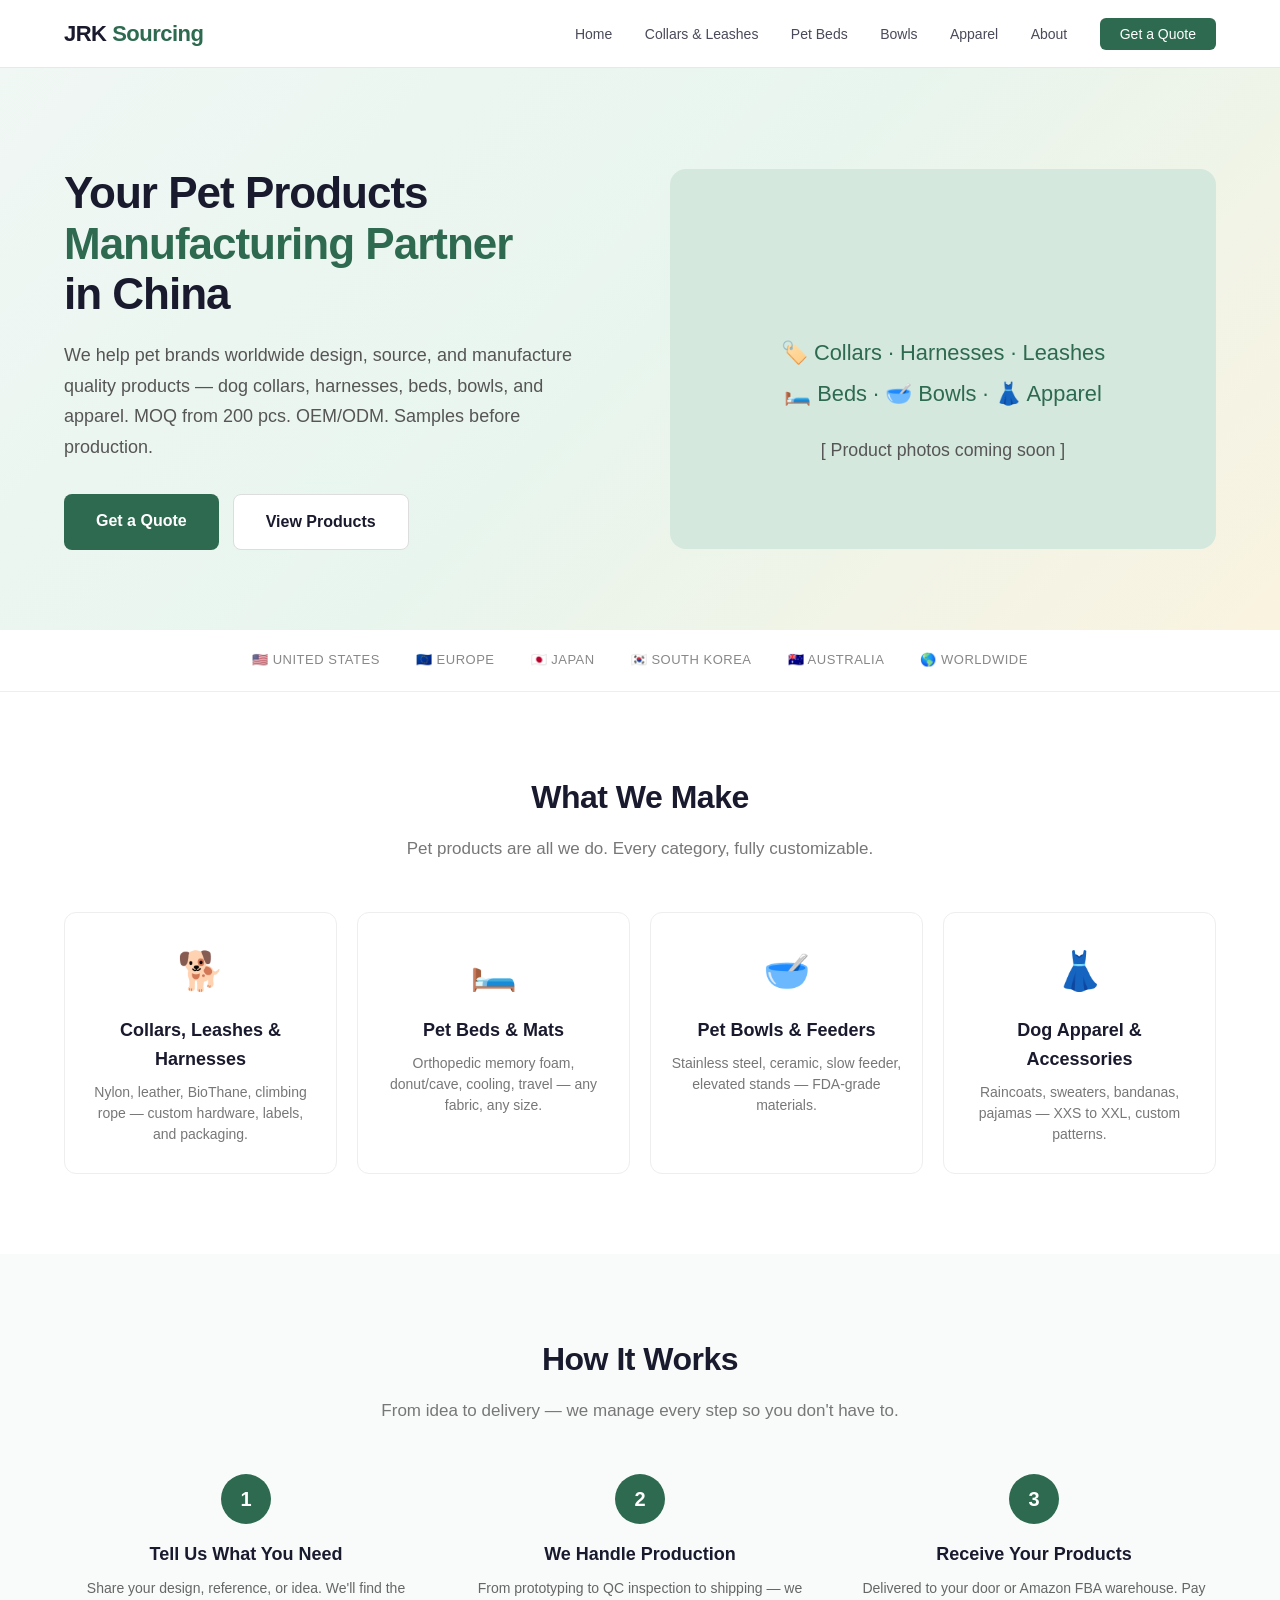
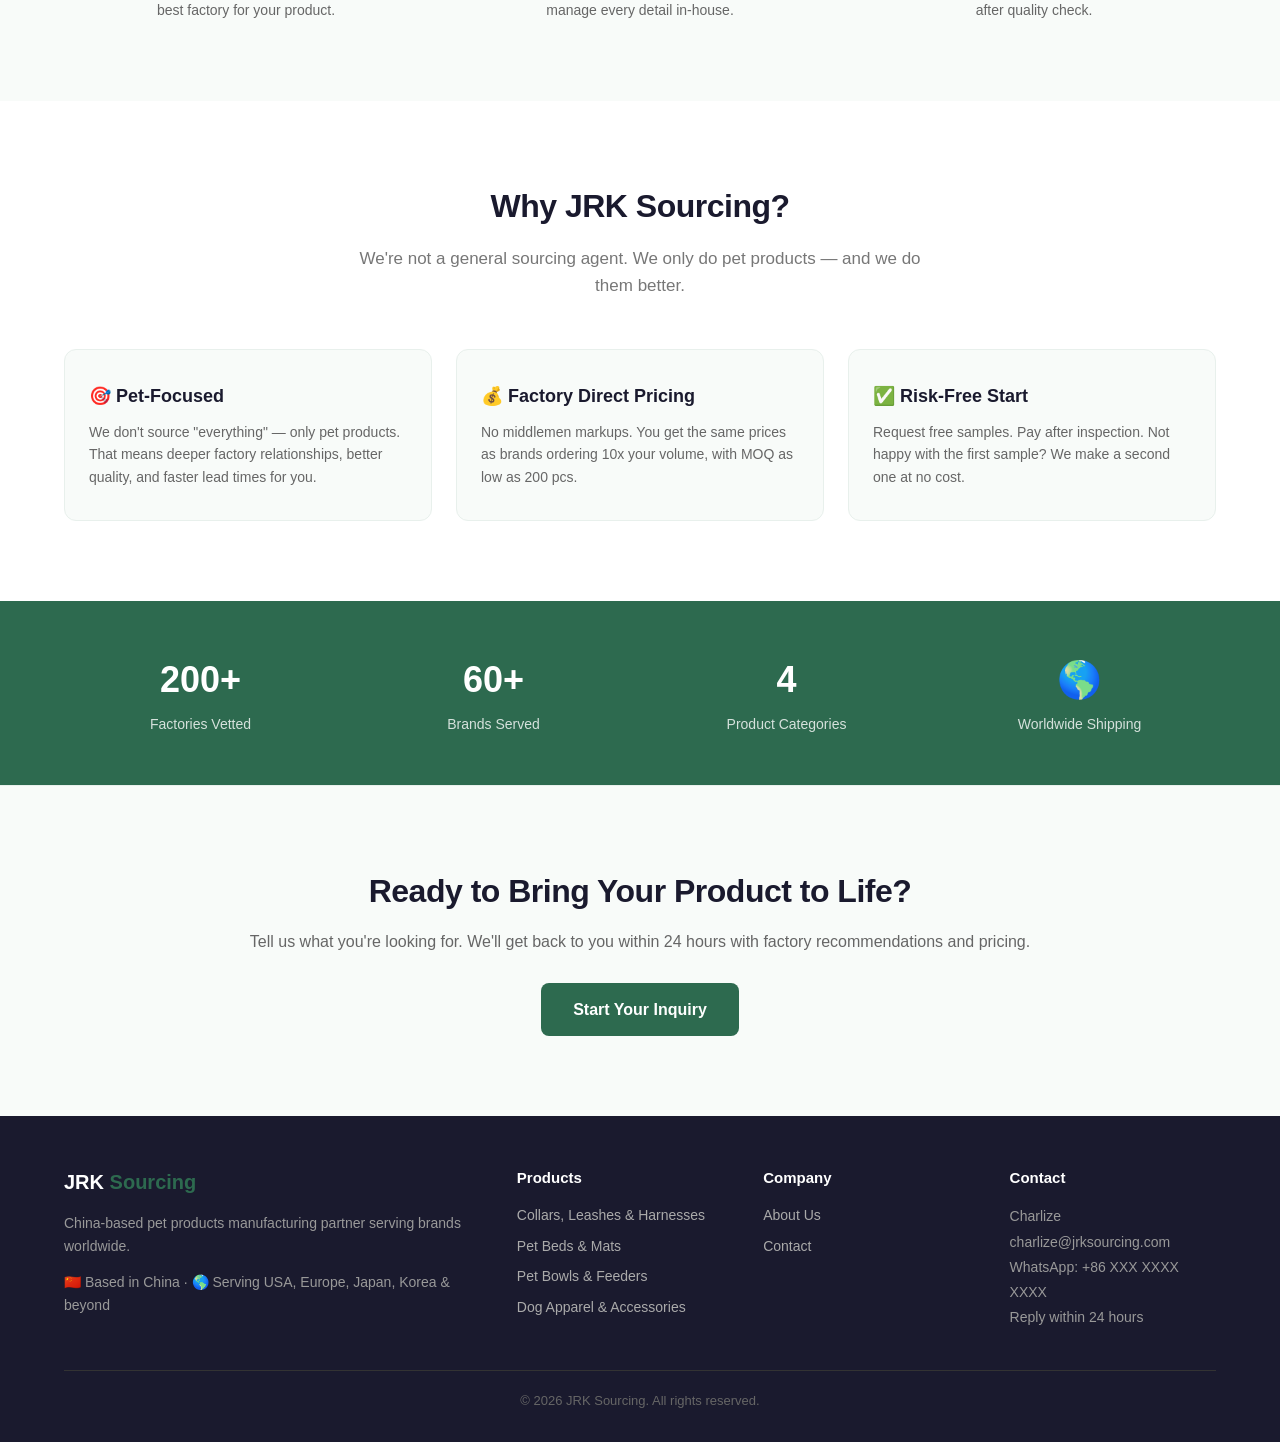
==== index.html @ 1a0a6eec "Initial commit - JRK Sourcing website" ====
<!DOCTYPE html>
<html lang="en">
<head>
    <meta charset="UTF-8">
    <meta name="viewport" content="width=device-width, initial-scale=1.0">
    <title>JRK Sourcing — Pet Products Manufacturing Partner in China</title>
    <meta name="description" content="JRK Sourcing helps pet brands worldwide manufacture quality products — dog collars, harnesses, leashes, pet beds, bowls, and apparel. MOQ from 200 pcs. OEM/ODM.">
    <style>
        /* ===== RESET & BASE ===== */
        *, *::before, *::after { box-sizing: border-box; margin: 0; padding: 0; }
        html { scroll-behavior: smooth; }
        body {
            font-family: -apple-system, BlinkMacSystemFont, 'Segoe UI', Roboto, Oxygen, Ubuntu, sans-serif;
            color: #1a1a2e; background: #fff; line-height: 1.6;
        }
        a { color: #2d6a4f; text-decoration: none; }
        a:hover { color: #1b4332; }
        img { max-width: 100%; height: auto; }
        .container { max-width: 1200px; margin: 0 auto; padding: 0 24px; }

        /* ===== NAV ===== */
        nav {
            position: sticky; top: 0; z-index: 100;
            background: #fff; border-bottom: 1px solid #e8e8e8;
            padding: 16px 0;
        }
        nav .container { display: flex; justify-content: space-between; align-items: center; }
        .logo { font-size: 22px; font-weight: 700; color: #1a1a2e; letter-spacing: -0.5px; }
        .logo span { color: #2d6a4f; }
        .nav-links a {
            margin-left: 28px; font-size: 14px; font-weight: 500;
            color: #4a4a5a; transition: color 0.2s;
        }
        .nav-links a:hover { color: #2d6a4f; }
        .nav-cta {
            background: #2d6a4f; color: #fff !important;
            padding: 8px 20px; border-radius: 6px; font-weight: 600;
        }
        .nav-cta:hover { background: #1b4332; color: #fff !important; }
        .hamburger { display: none; flex-direction: column; cursor: pointer; gap: 5px; }
        .hamburger span { width: 26px; height: 2.5px; background: #1a1a2e; border-radius: 2px; }

        /* ===== HERO ===== */
        .hero {
            padding: 100px 0 80px;
            background: linear-gradient(135deg, #f0f7f4 0%, #e8f5ee 50%, #faf3e0 100%);
        }
        .hero .container { display: grid; grid-template-columns: 1fr 1fr; gap: 60px; align-items: center; }
        .hero h1 {
            font-size: 44px; line-height: 1.15; font-weight: 800;
            letter-spacing: -1px; margin-bottom: 20px;
        }
        .hero h1 span { color: #2d6a4f; }
        .hero p {
            font-size: 18px; color: #555; margin-bottom: 32px;
            max-width: 520px; line-height: 1.7;
        }
        .hero-buttons { display: flex; gap: 14px; flex-wrap: wrap; }
        .btn-primary {
            display: inline-block; background: #2d6a4f; color: #fff;
            padding: 14px 32px; border-radius: 8px; font-weight: 600; font-size: 16px;
            transition: all 0.2s;
        }
        .btn-primary:hover { background: #1b4332; color: #fff; transform: translateY(-1px); }
        .btn-secondary {
            display: inline-block; background: #fff; color: #1a1a2e;
            padding: 14px 32px; border-radius: 8px; font-weight: 600; font-size: 16px;
            border: 1.5px solid #ddd; transition: all 0.2s;
        }
        .btn-secondary:hover { border-color: #2d6a4f; color: #2d6a4f; }
        .hero-image {
            background: #e0eee6; border-radius: 16px;
            height: 380px; display: flex; align-items: center; justify-content: center;
            color: #2d6a4f; font-size: 18px; text-align: center;
            background-image: url('data:image/svg+xml,<svg xmlns="http://www.w3.org/2000/svg" viewBox="0 0 400 300"><rect width="400" height="300" fill="%23d5e8de"/><text x="200" y="140" text-anchor="middle" fill="%232d6a4f" font-family="sans-serif" font-size="16">🏷️ Collars · Harnesses · Leashes</text><text x="200" y="170" text-anchor="middle" fill="%232d6a4f" font-family="sans-serif" font-size="16">🛏️ Beds · 🥣 Bowls · 👗 Apparel</text><text x="200" y="210" text-anchor="middle" fill="%23555" font-family="sans-serif" font-size="13">[ Product photos coming soon ]</text></svg>');
            background-size: cover;
        }

        /* ===== TRUST BAR ===== */
        .trust-bar {
            text-align: center; padding: 20px 0;
            border-bottom: 1px solid #eee; font-size: 13px; color: #888;
            letter-spacing: 0.5px; text-transform: uppercase;
        }
        .trust-bar span { display: inline-block; margin: 0 16px; }

        /* ===== SECTIONS ===== */
        section { padding: 80px 0; }
        .section-title {
            font-size: 32px; font-weight: 700; text-align: center;
            margin-bottom: 12px; letter-spacing: -0.5px;
        }
        .section-sub {
            text-align: center; color: #777; font-size: 17px;
            margin-bottom: 50px; max-width: 600px; margin-left: auto; margin-right: auto;
        }

        /* ===== PRODUCTS GRID ===== */
        .products-grid { display: grid; grid-template-columns: repeat(4, 1fr); gap: 20px; }
        .product-card {
            border: 1px solid #eee; border-radius: 12px; padding: 28px 20px;
            text-align: center; transition: all 0.25s;
        }
        .product-card:hover { border-color: #2d6a4f; box-shadow: 0 4px 20px rgba(45,106,79,0.08); transform: translateY(-2px); }
        .product-icon { font-size: 38px; margin-bottom: 14px; display: block; }
        .product-card h3 { font-size: 18px; margin-bottom: 8px; }
        .product-card p { font-size: 14px; color: #777; line-height: 1.5; }

        /* ===== HOW IT WORKS ===== */
        .steps { display: grid; grid-template-columns: repeat(3, 1fr); gap: 30px; counter-reset: step; }
        .step { text-align: center; padding: 0 10px; }
        .step-num {
            width: 50px; height: 50px; border-radius: 50%; background: #2d6a4f; color: #fff;
            display: flex; align-items: center; justify-content: center;
            font-size: 20px; font-weight: 700; margin: 0 auto 16px;
        }
        .step h3 { font-size: 18px; margin-bottom: 8px; }
        .step p { font-size: 14px; color: #666; line-height: 1.6; }

        /* ===== WHY JRK ===== */
        .why-grid { display: grid; grid-template-columns: repeat(3, 1fr); gap: 24px; }
        .why-card {
            background: #f8fbf9; border-radius: 12px; padding: 32px 24px;
            border: 1px solid #e8f0ec;
        }
        .why-card h3 { font-size: 18px; margin-bottom: 10px; }
        .why-card p { font-size: 14px; color: #666; line-height: 1.6; }

        /* ===== STATS ===== */
        .stats-bar {
            background: #2d6a4f; color: #fff; padding: 50px 0;
            text-align: center;
        }
        .stats-grid { display: grid; grid-template-columns: repeat(4, 1fr); gap: 20px; }
        .stat-num { font-size: 36px; font-weight: 800; margin-bottom: 4px; }
        .stat-label { font-size: 14px; opacity: 0.8; }

        /* ===== CTA ===== */
        .cta-section {
            text-align: center; background: #f8fbf9;
            border-top: 1px solid #e8f0ec;
        }
        .cta-section h2 { margin-bottom: 12px; }
        .cta-section p { color: #666; margin-bottom: 28px; }

        /* ===== FOOTER ===== */
        footer {
            background: #1a1a2e; color: #ccc; padding: 50px 0 30px;
            font-size: 14px;
        }
        .footer-grid { display: grid; grid-template-columns: 2fr 1fr 1fr 1fr; gap: 40px; }
        footer h4 { color: #fff; font-size: 15px; margin-bottom: 14px; }
        footer a { color: #aaa; display: block; margin-bottom: 8px; }
        footer a:hover { color: #fff; }
        .footer-brand p { margin-bottom: 14px; line-height: 1.6; color: #999; }
        .footer-bottom { border-top: 1px solid #333; margin-top: 40px; padding-top: 20px; text-align: center; font-size: 13px; color: #666; }

        /* ===== RESPONSIVE ===== */
        @media (max-width: 900px) {
            .hero .container { grid-template-columns: 1fr; text-align: center; }
            .hero h1 { font-size: 34px; }
            .hero p { margin-left: auto; margin-right: auto; }
            .hero-buttons { justify-content: center; }
            .hero-image { height: 260px; }
            .products-grid { grid-template-columns: repeat(2, 1fr); }
            .why-grid { grid-template-columns: 1fr; }
            .steps { grid-template-columns: 1fr; max-width: 400px; margin: 0 auto; }
            .stats-grid { grid-template-columns: repeat(2, 1fr); gap: 30px; }
            .footer-grid { grid-template-columns: 1fr 1fr; }
            .nav-links a:not(.nav-cta) { display: none; }
            .hamburger { display: flex; }
        }
        @media (max-width: 600px) {
            .products-grid { grid-template-columns: 1fr; }
            .footer-grid { grid-template-columns: 1fr; }
        }
    </style>
</head>
<body>

<!-- ===== NAV ===== -->
<nav>
    <div class="container">
        <a href="/" class="logo">JRK <span>Sourcing</span></a>
        <div class="nav-links">
            <a href="/">Home</a>
            <a href="/products/harnesses-leashes-collars">Collars &amp; Leashes</a>
            <a href="/products/pet-beds">Pet Beds</a>
            <a href="/products/pet-bowls-feeders">Bowls</a>
            <a href="/products/dog-apparel">Apparel</a>
            <a href="/about">About</a>
            <a href="/contact" class="nav-cta">Get a Quote</a>
        </div>
        <div class="hamburger"><span></span><span></span><span></span></div>
    </div>
</nav>

<!-- ===== HERO ===== -->
<section class="hero">
    <div class="container">
        <div>
            <h1>Your Pet Products<br><span>Manufacturing Partner</span><br>in China</h1>
            <p>We help pet brands worldwide design, source, and manufacture quality products — dog collars, harnesses, beds, bowls, and apparel. MOQ from 200 pcs. OEM/ODM. Samples before production.</p>
            <div class="hero-buttons">
                <a href="/contact" class="btn-primary">Get a Quote</a>
                <a href="/products/harnesses-leashes-collars" class="btn-secondary">View Products</a>
            </div>
        </div>
        <div class="hero-image"></div>
    </div>
</section>

<!-- ===== TRUST BAR ===== -->
<div class="trust-bar">
    <div class="container">
        <span>🇺🇸 United States</span> <span>🇪🇺 Europe</span> <span>🇯🇵 Japan</span>
        <span>🇰🇷 South Korea</span> <span>🇦🇺 Australia</span> <span>🌎 Worldwide</span>
    </div>
</div>

<!-- ===== PRODUCTS ===== -->
<section id="products">
    <div class="container">
        <h2 class="section-title">What We Make</h2>
        <p class="section-sub">Pet products are all we do. Every category, fully customizable.</p>
        <div class="products-grid">
            <a href="/products/harnesses-leashes-collars" class="product-card" style="display:block;color:inherit;">
                <span class="product-icon">🐕</span>
                <h3>Collars, Leashes &amp; Harnesses</h3>
                <p>Nylon, leather, BioThane, climbing rope — custom hardware, labels, and packaging.</p>
            </a>
            <a href="/products/pet-beds" class="product-card" style="display:block;color:inherit;">
                <span class="product-icon">🛏️</span>
                <h3>Pet Beds &amp; Mats</h3>
                <p>Orthopedic memory foam, donut/cave, cooling, travel — any fabric, any size.</p>
            </a>
            <a href="/products/pet-bowls-feeders" class="product-card" style="display:block;color:inherit;">
                <span class="product-icon">🥣</span>
                <h3>Pet Bowls &amp; Feeders</h3>
                <p>Stainless steel, ceramic, slow feeder, elevated stands — FDA-grade materials.</p>
            </a>
            <a href="/products/dog-apparel" class="product-card" style="display:block;color:inherit;">
                <span class="product-icon">👗</span>
                <h3>Dog Apparel &amp; Accessories</h3>
                <p>Raincoats, sweaters, bandanas, pajamas — XXS to XXL, custom patterns.</p>
            </a>
        </div>
    </div>
</section>

<!-- ===== HOW IT WORKS ===== -->
<section style="background:#f8fbf9;">
    <div class="container">
        <h2 class="section-title">How It Works</h2>
        <p class="section-sub">From idea to delivery — we manage every step so you don't have to.</p>
        <div class="steps">
            <div class="step">
                <div class="step-num">1</div>
                <h3>Tell Us What You Need</h3>
                <p>Share your design, reference, or idea. We'll find the best factory for your product.</p>
            </div>
            <div class="step">
                <div class="step-num">2</div>
                <h3>We Handle Production</h3>
                <p>From prototyping to QC inspection to shipping — we manage every detail in-house.</p>
            </div>
            <div class="step">
                <div class="step-num">3</div>
                <h3>Receive Your Products</h3>
                <p>Delivered to your door or Amazon FBA warehouse. Pay after quality check.</p>
            </div>
        </div>
    </div>
</section>

<!-- ===== WHY JRK ===== -->
<section>
    <div class="container">
        <h2 class="section-title">Why JRK Sourcing?</h2>
        <p class="section-sub">We're not a general sourcing agent. We only do pet products — and we do them better.</p>
        <div class="why-grid">
            <div class="why-card">
                <h3>🎯 Pet-Focused</h3>
                <p>We don't source "everything" — only pet products. That means deeper factory relationships, better quality, and faster lead times for you.</p>
            </div>
            <div class="why-card">
                <h3>💰 Factory Direct Pricing</h3>
                <p>No middlemen markups. You get the same prices as brands ordering 10x your volume, with MOQ as low as 200 pcs.</p>
            </div>
            <div class="why-card">
                <h3>✅ Risk-Free Start</h3>
                <p>Request free samples. Pay after inspection. Not happy with the first sample? We make a second one at no cost.</p>
            </div>
        </div>
    </div>
</section>

<!-- ===== STATS ===== -->
<div class="stats-bar">
    <div class="container">
        <div class="stats-grid">
            <div><div class="stat-num">200+</div><div class="stat-label">Factories Vetted</div></div>
            <div><div class="stat-num">60+</div><div class="stat-label">Brands Served</div></div>
            <div><div class="stat-num">4</div><div class="stat-label">Product Categories</div></div>
            <div><div class="stat-num">🌎</div><div class="stat-label">Worldwide Shipping</div></div>
        </div>
    </div>
</div>

<!-- ===== CTA ===== -->
<section class="cta-section">
    <div class="container">
        <h2 class="section-title">Ready to Bring Your Product to Life?</h2>
        <p>Tell us what you're looking for. We'll get back to you within 24 hours with factory recommendations and pricing.</p>
        <a href="/contact" class="btn-primary">Start Your Inquiry</a>
    </div>
</section>

<!-- ===== FOOTER ===== -->
<footer>
    <div class="container">
        <div class="footer-grid">
            <div class="footer-brand">
                <h4 style="font-size:20px;font-weight:700;">JRK <span style="color:#2d6a4f;">Sourcing</span></h4>
                <p>China-based pet products manufacturing partner serving brands worldwide.</p>
                <p>🇨🇳 Based in China · 🌎 Serving USA, Europe, Japan, Korea &amp; beyond</p>
            </div>
            <div>
                <h4>Products</h4>
                <a href="/products/harnesses-leashes-collars">Collars, Leashes &amp; Harnesses</a>
                <a href="/products/pet-beds">Pet Beds &amp; Mats</a>
                <a href="/products/pet-bowls-feeders">Pet Bowls &amp; Feeders</a>
                <a href="/products/dog-apparel">Dog Apparel &amp; Accessories</a>
            </div>
            <div>
                <h4>Company</h4>
                <a href="/about">About Us</a>
                <a href="/contact">Contact</a>
            </div>
            <div>
                <h4>Contact</h4>
                <p style="color:#999;line-height:1.8;">
                    Charlize<br>
                    charlize@jrksourcing.com<br>
                    WhatsApp: +86 XXX XXXX XXXX<br>
                    Reply within 24 hours
                </p>
            </div>
        </div>
        <div class="footer-bottom">
            © 2026 JRK Sourcing. All rights reserved.
        </div>
    </div>
</footer>

</body>
</html>
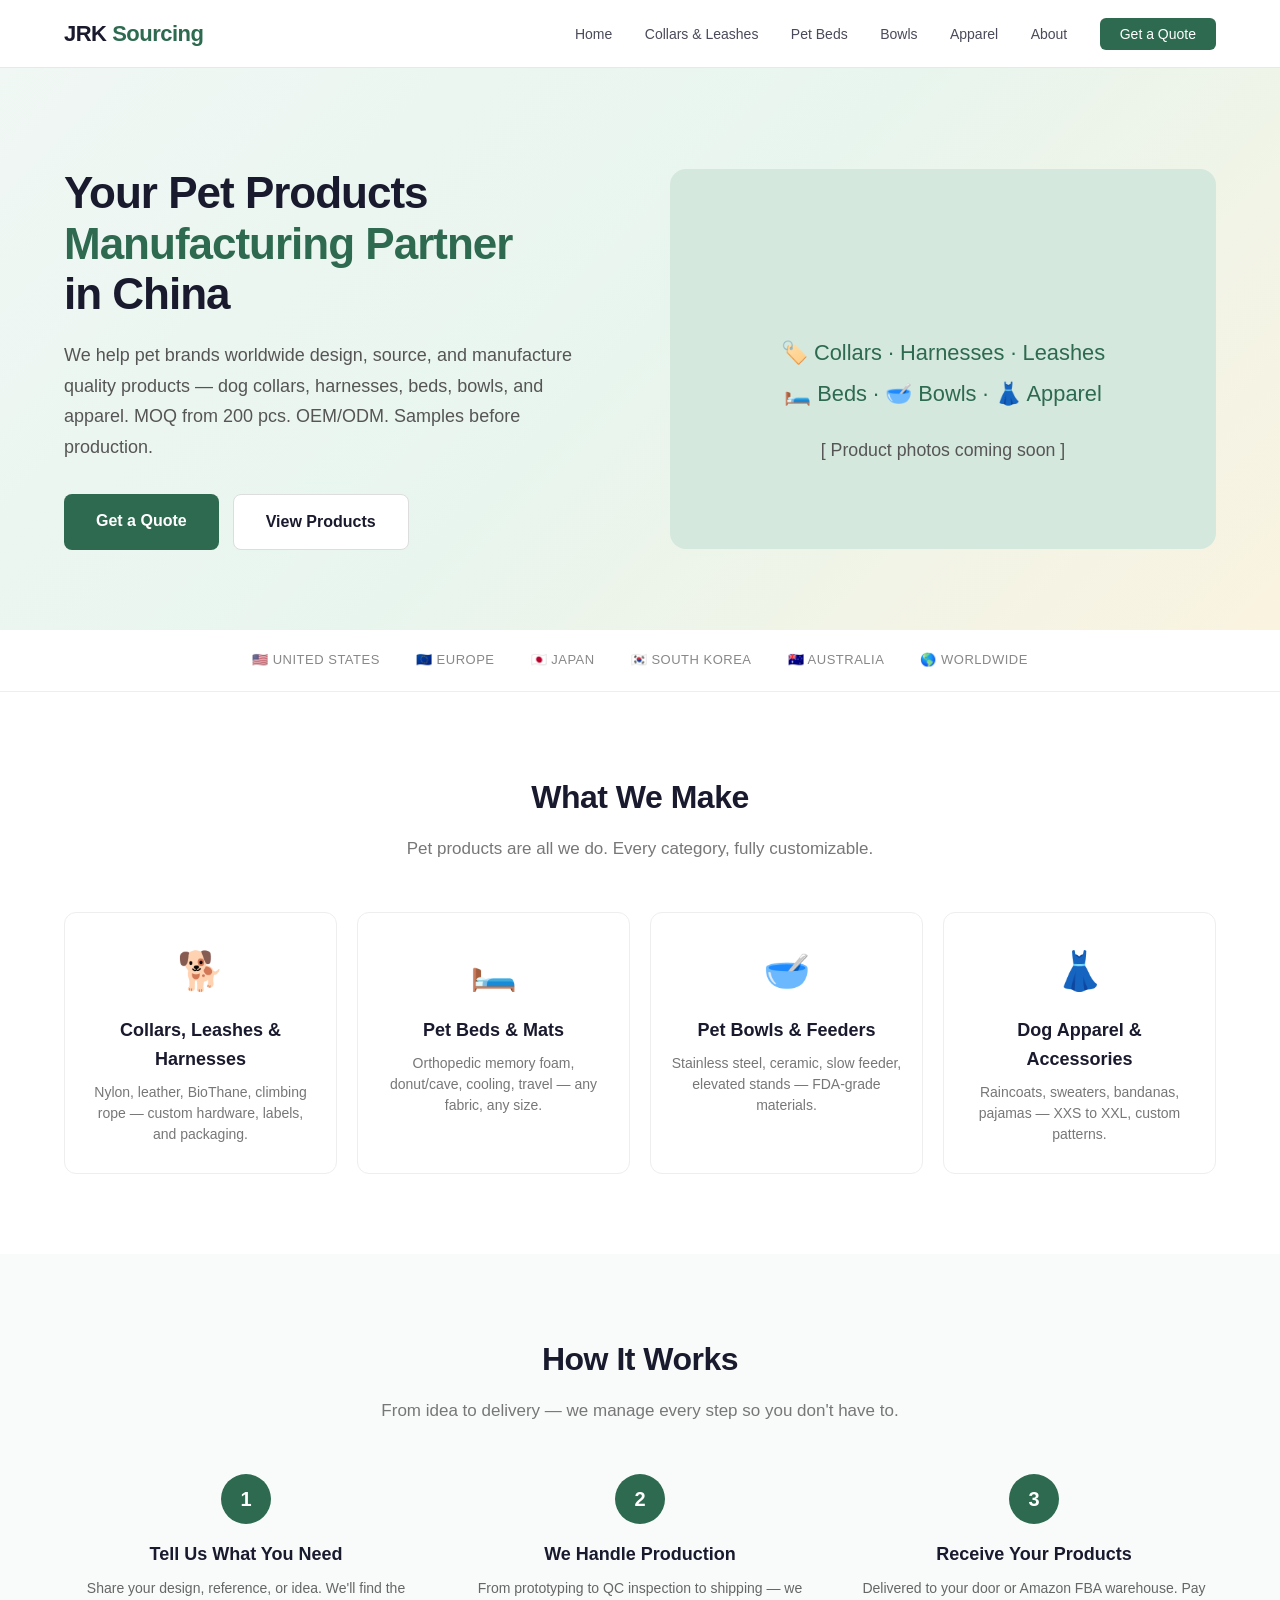
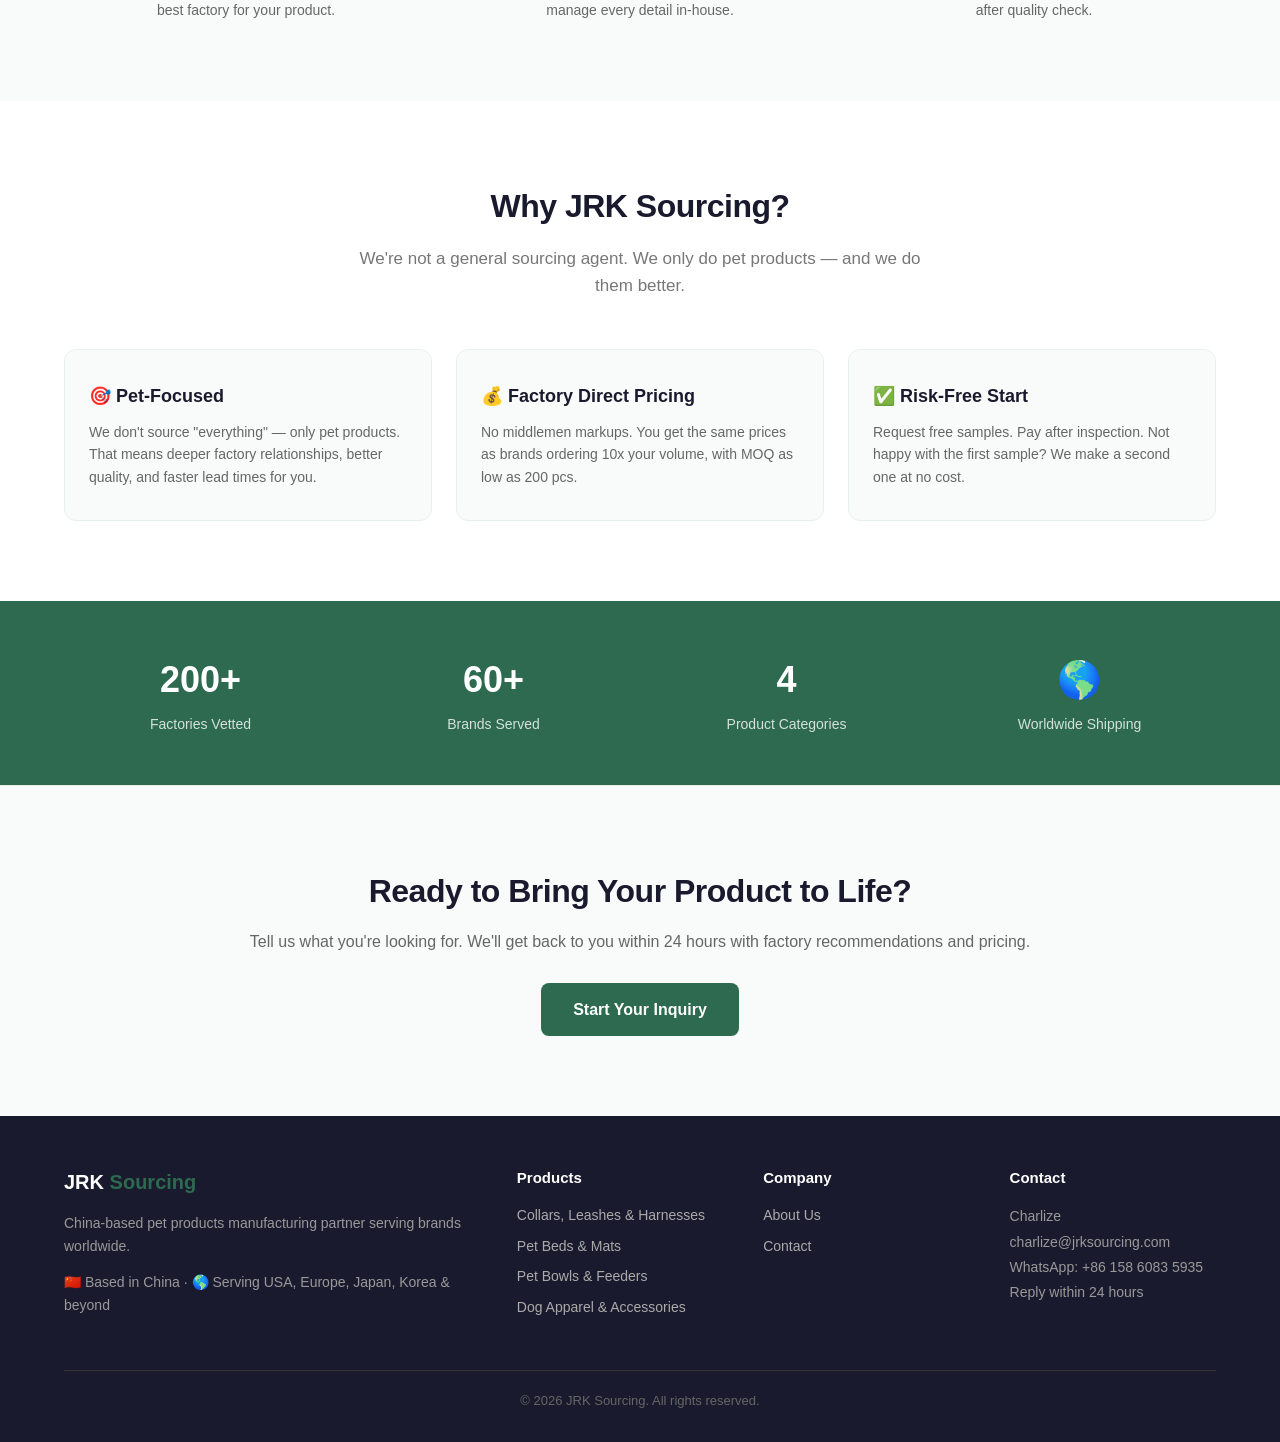
==== commit 2d7000dc: "Update WhatsApp number + fix contact form" ====
--- a/index.html
+++ b/index.html
@@ -342,7 +342,7 @@
                 <p style="color:#999;line-height:1.8;">
                     Charlize<br>
                     charlize@jrksourcing.com<br>
-                    WhatsApp: +86 XXX XXXX XXXX<br>
+                    WhatsApp: +86 158 6083 5935<br>
                     Reply within 24 hours
                 </p>
             </div>
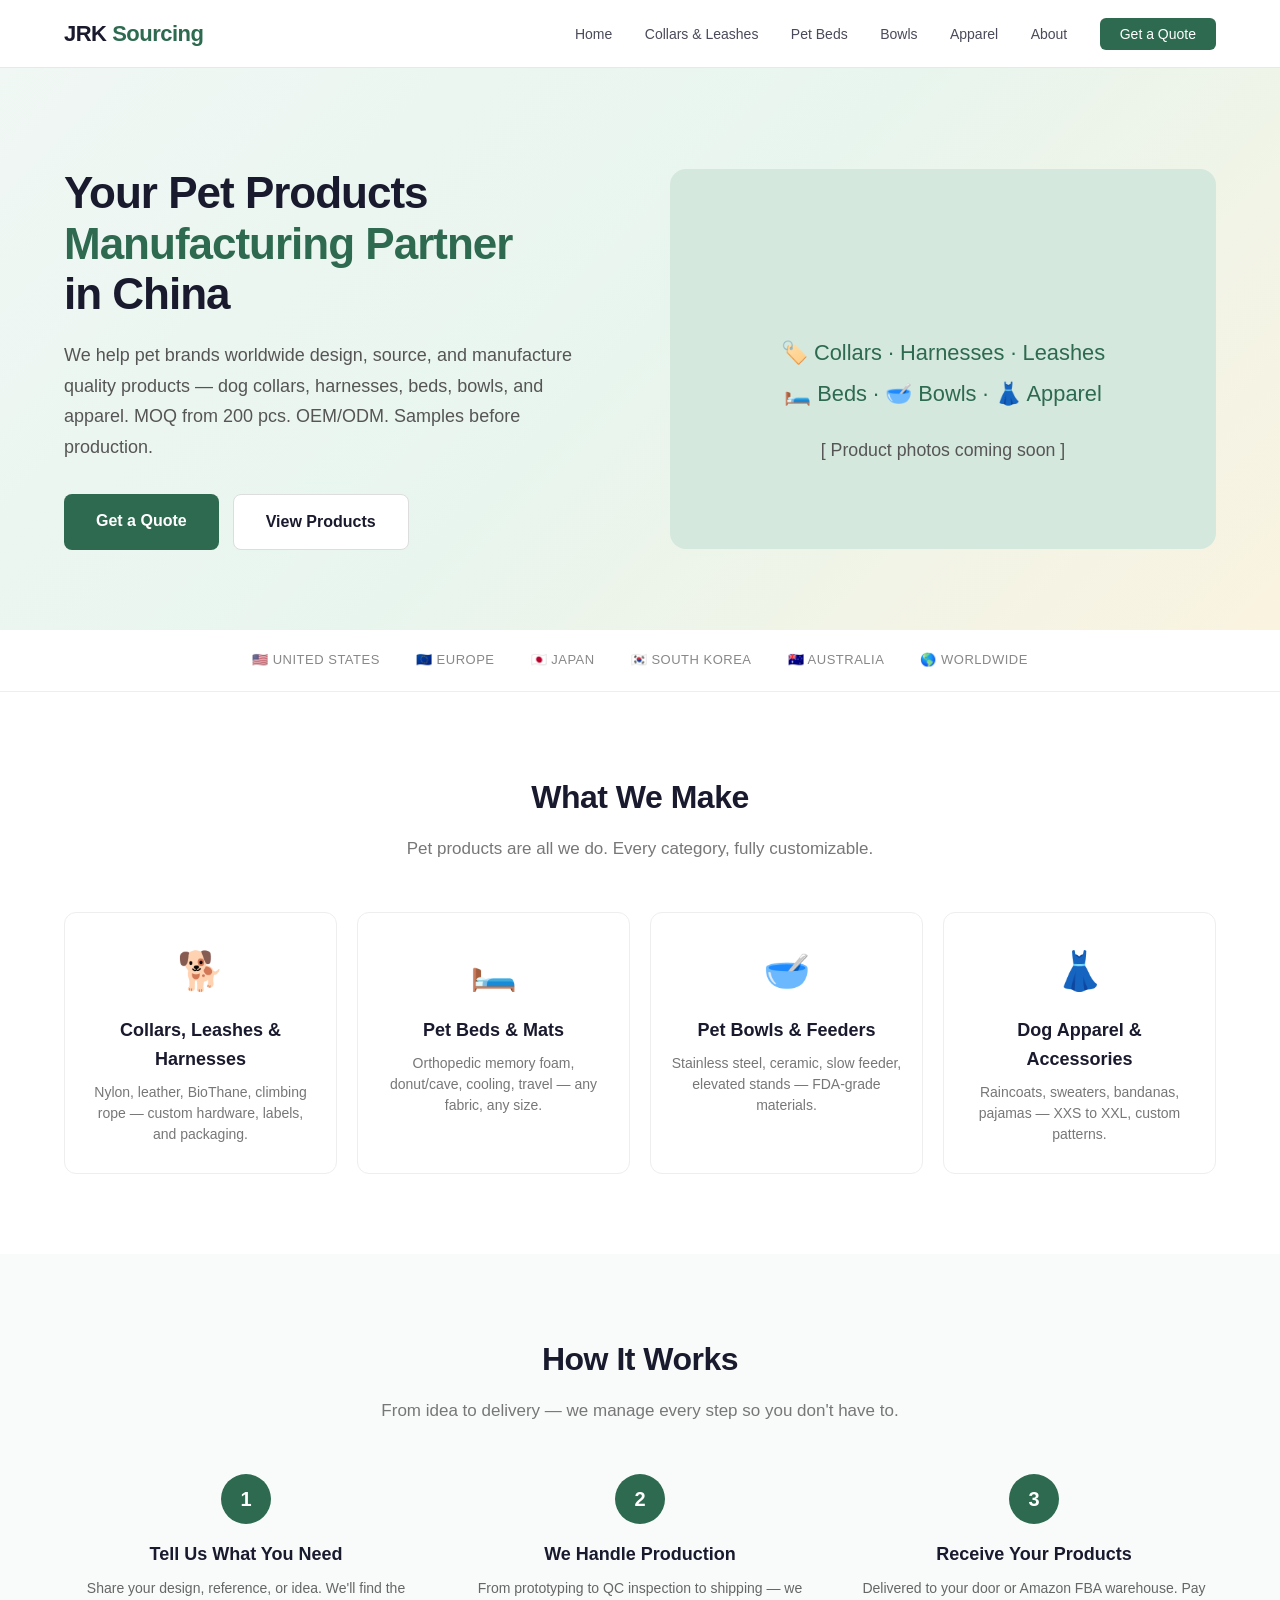
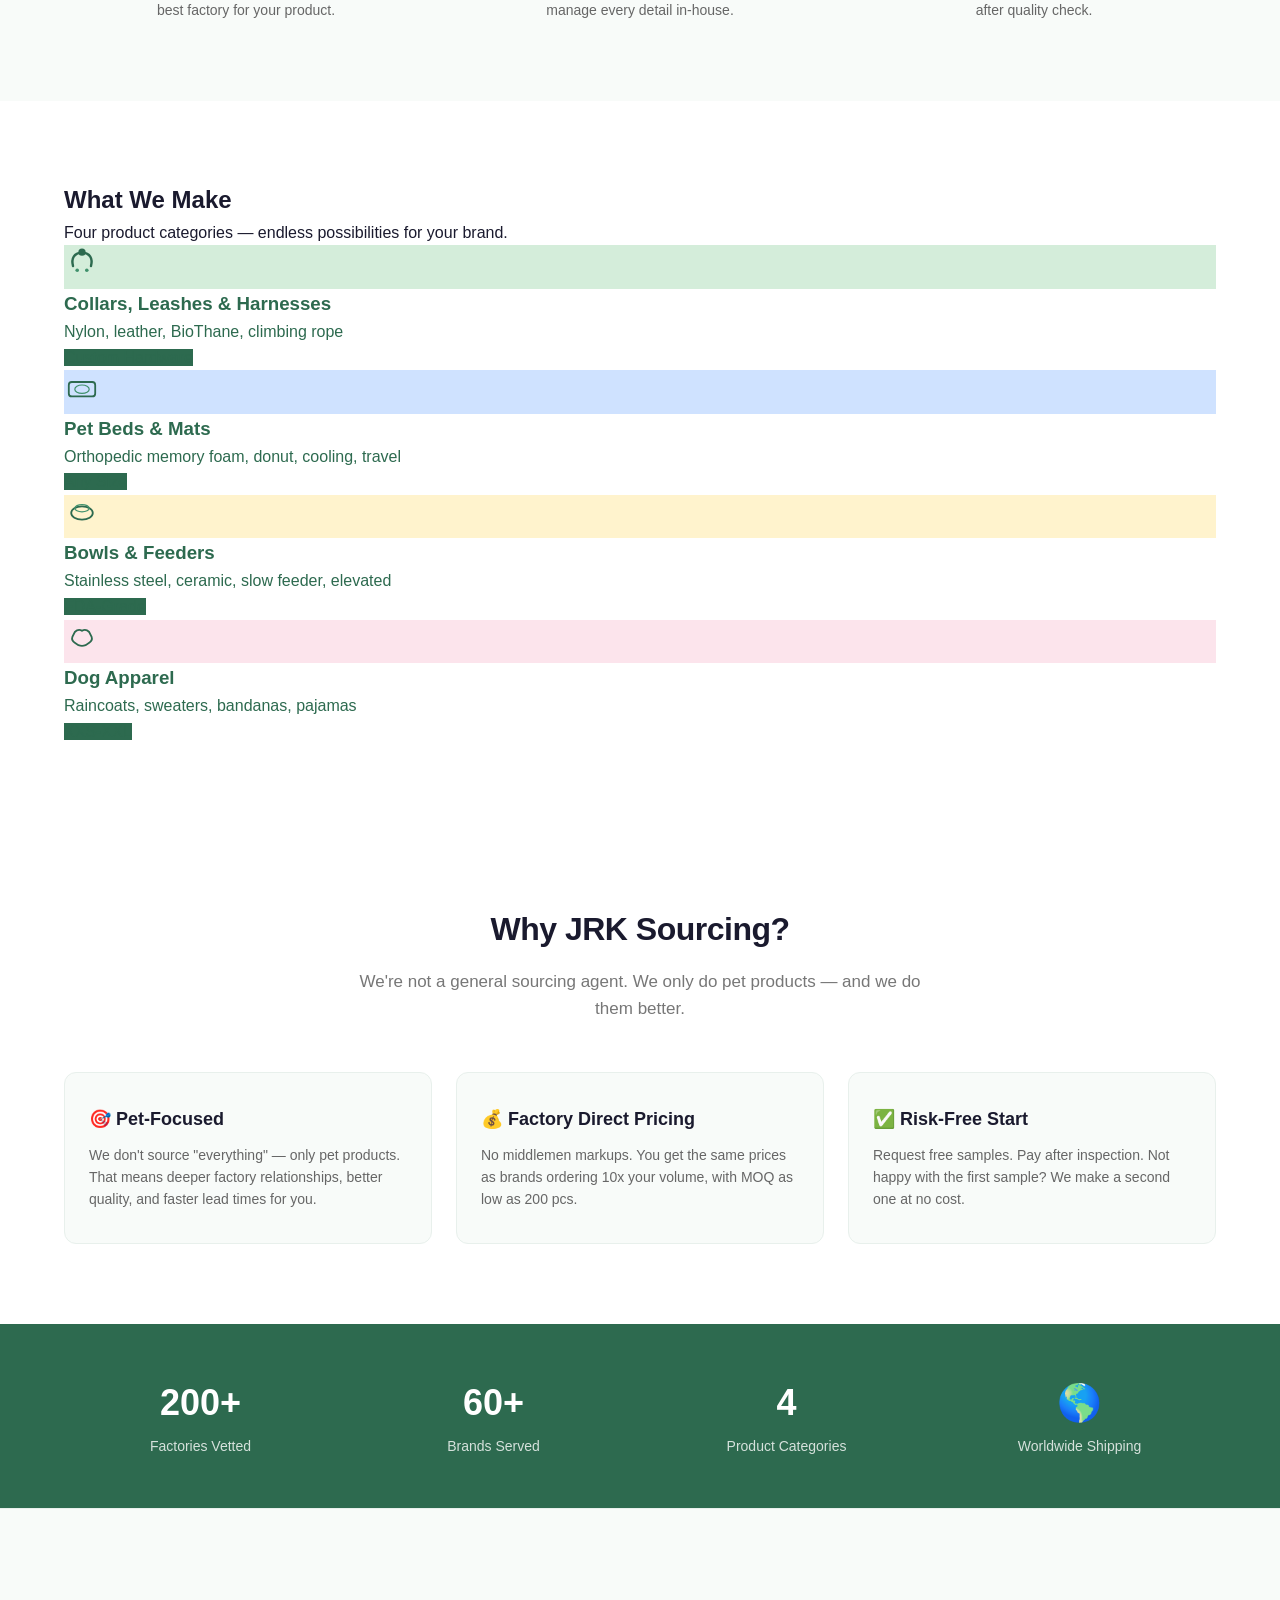
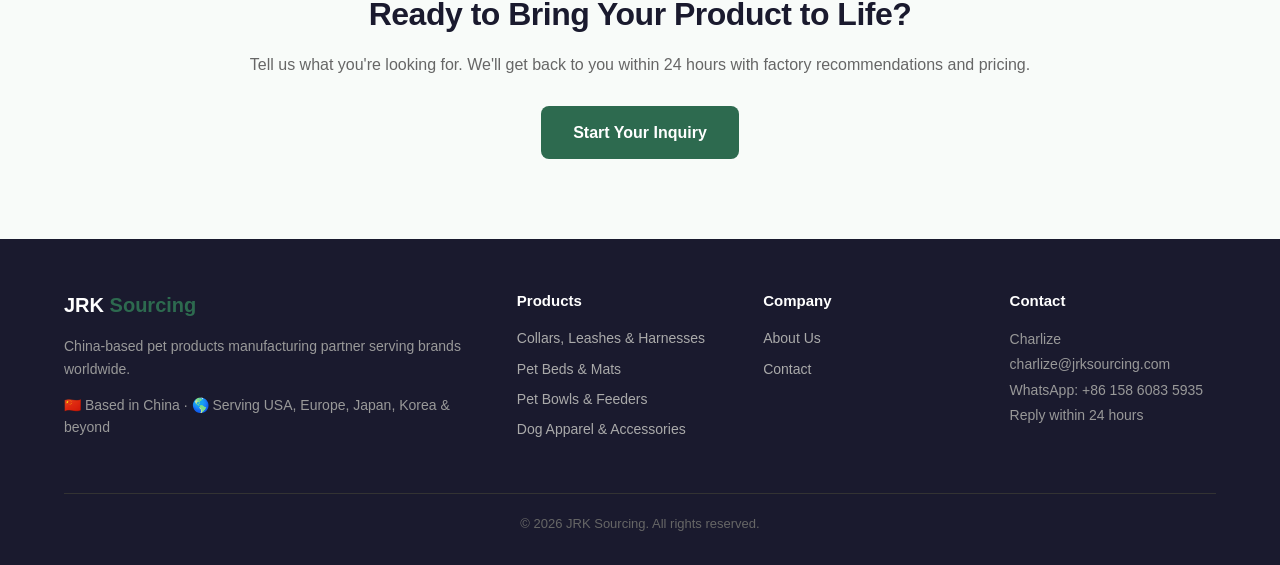
==== commit dcb7039c: "Add product SVG icons and card layouts to all pages" ====
--- a/index.html
+++ b/index.html
@@ -273,6 +273,48 @@
     </div>
 </section>
 
+<!-- ===== HOME PRODUCTS ===== -->
+<section class="home-products">
+  <div class="container">
+    <h2>What We Make</h2>
+    <p class="subtitle">Four product categories — endless possibilities for your brand.</p>
+    <div class="home-product-grid">
+      <a href="/products/harnesses-leashes-collars" class="home-product-card">
+        <div class="icon-wrap" style="background:#d4edda;">
+          <svg viewBox="0 0 60 60" width="36" height="36"><circle cx="30" cy="12" r="6" fill="#2d6a4f"/><path d="M15 35 Q 10 15, 30 12 Q 50 15, 45 35" fill="none" stroke="#2d6a4f" stroke-width="4" stroke-linecap="round"/><circle cx="22" cy="42" r="3" fill="#40916c"/><circle cx="38" cy="42" r="3" fill="#40916c"/></svg>
+        </div>
+        <h3>Collars, Leashes &amp; Harnesses</h3>
+        <p>Nylon, leather, BioThane, climbing rope</p>
+        <span class="tag" style="background:#2d6a4f;">Custom Hardware</span>
+      </a>
+      <a href="/products/pet-beds" class="home-product-card">
+        <div class="icon-wrap" style="background:#cfe2ff;">
+          <svg viewBox="0 0 60 60" width="36" height="36"><rect x="8" y="20" width="44" height="24" rx="5" fill="none" stroke="#2d6a4f" stroke-width="3"/><ellipse cx="30" cy="32" rx="12" ry="7" fill="none" stroke="#40916c" stroke-width="2"/></svg>
+        </div>
+        <h3>Pet Beds &amp; Mats</h3>
+        <p>Orthopedic memory foam, donut, cooling, travel</p>
+        <span class="tag" style="background:#2d6a4f;">Any Size</span>
+      </a>
+      <a href="/products/pet-bowls-feeders" class="home-product-card">
+        <div class="icon-wrap" style="background:#fff3cd;">
+          <svg viewBox="0 0 60 60" width="36" height="36"><ellipse cx="30" cy="30" rx="18" ry="11" fill="none" stroke="#2d6a4f" stroke-width="3"/><ellipse cx="30" cy="22" rx="12" ry="6" fill="none" stroke="#40916c" stroke-width="2"/></svg>
+        </div>
+        <h3>Bowls &amp; Feeders</h3>
+        <p>Stainless steel, ceramic, slow feeder, elevated</p>
+        <span class="tag" style="background:#2d6a4f;">FDA-Grade</span>
+      </a>
+      <a href="/products/dog-apparel" class="home-product-card">
+        <div class="icon-wrap" style="background:#fce4ec;">
+          <svg viewBox="0 0 60 60" width="36" height="36"><path d="M18 20 Q 24 14, 30 18 Q 36 14, 42 20 L 46 28 Q 48 34, 42 38 L 36 42 Q 30 44, 24 42 L 18 38 Q 12 34, 14 28 Z" fill="none" stroke="#2d6a4f" stroke-width="3"/></svg>
+        </div>
+        <h3>Dog Apparel</h3>
+        <p>Raincoats, sweaters, bandanas, pajamas</p>
+        <span class="tag" style="background:#2d6a4f;">XXS-XXL</span>
+      </a>
+    </div>
+  </div>
+</section>
+
 <!-- ===== WHY JRK ===== -->
 <section>
     <div class="container">
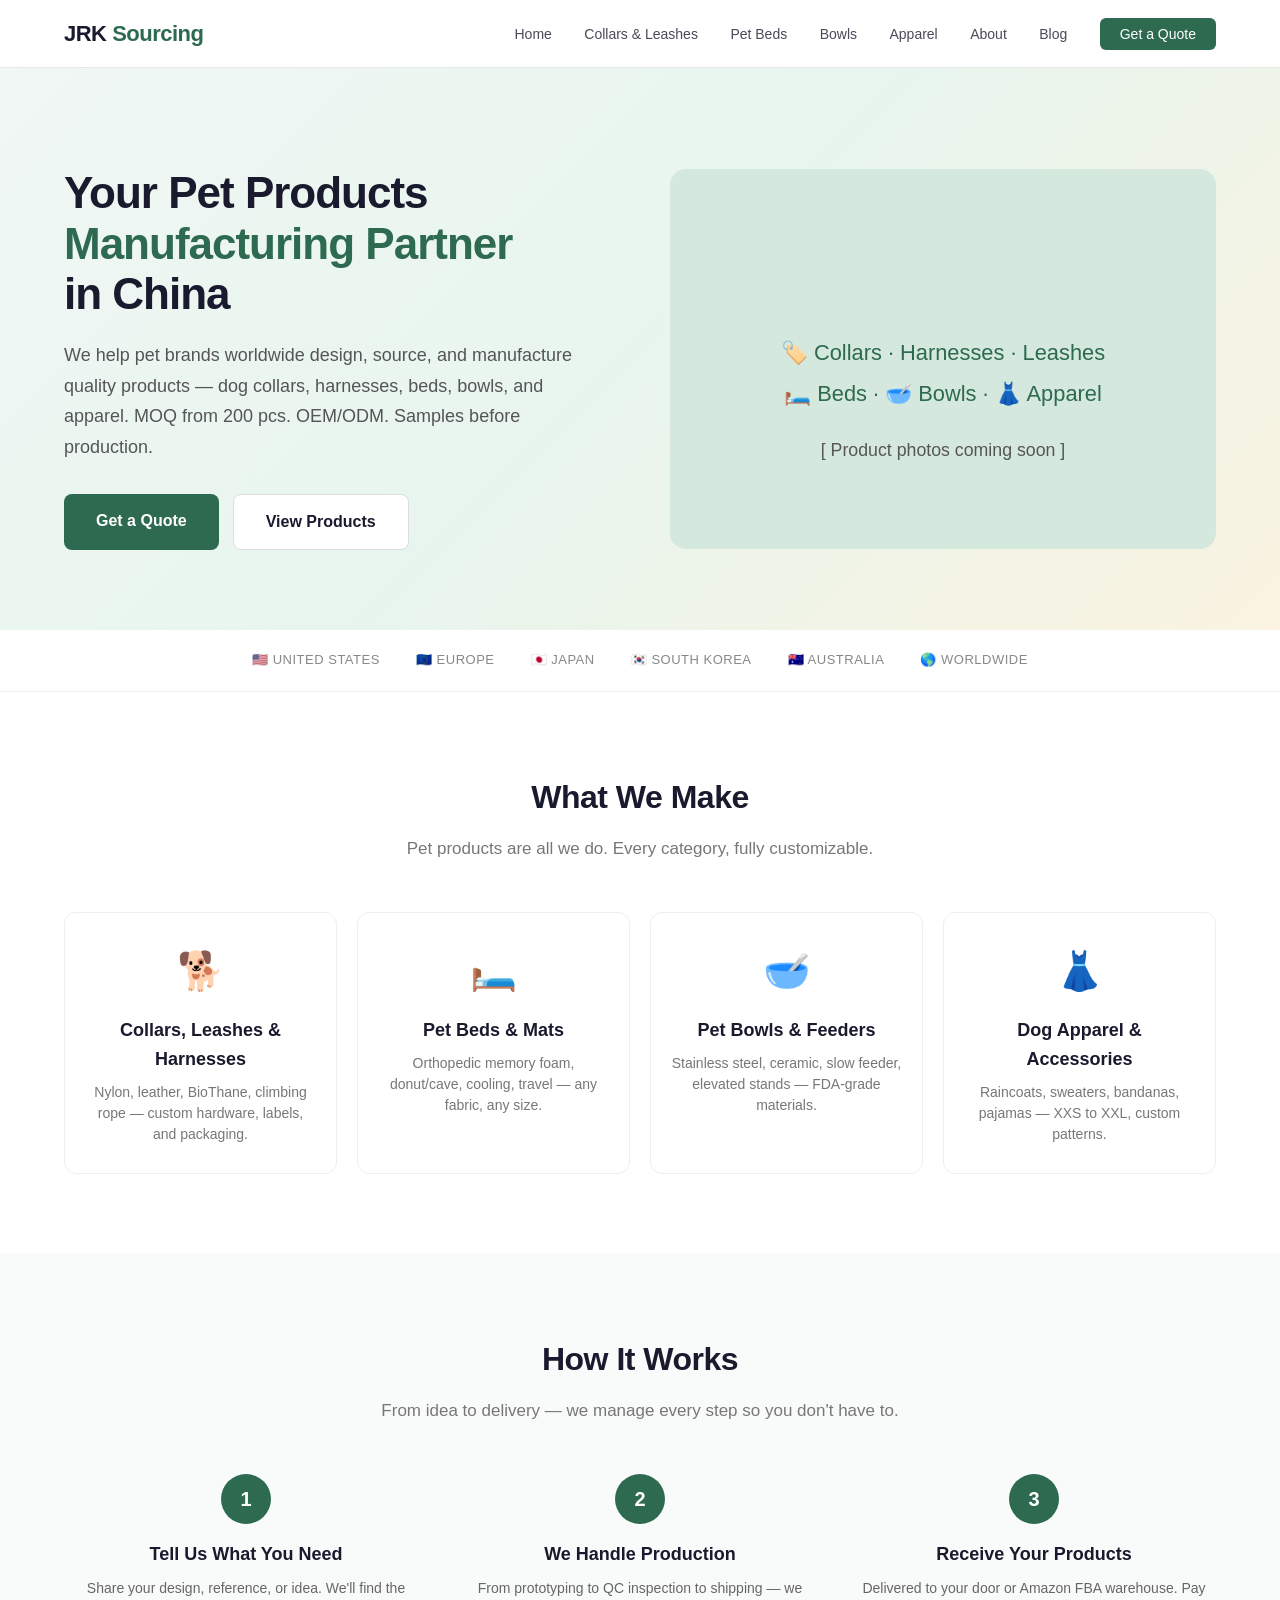
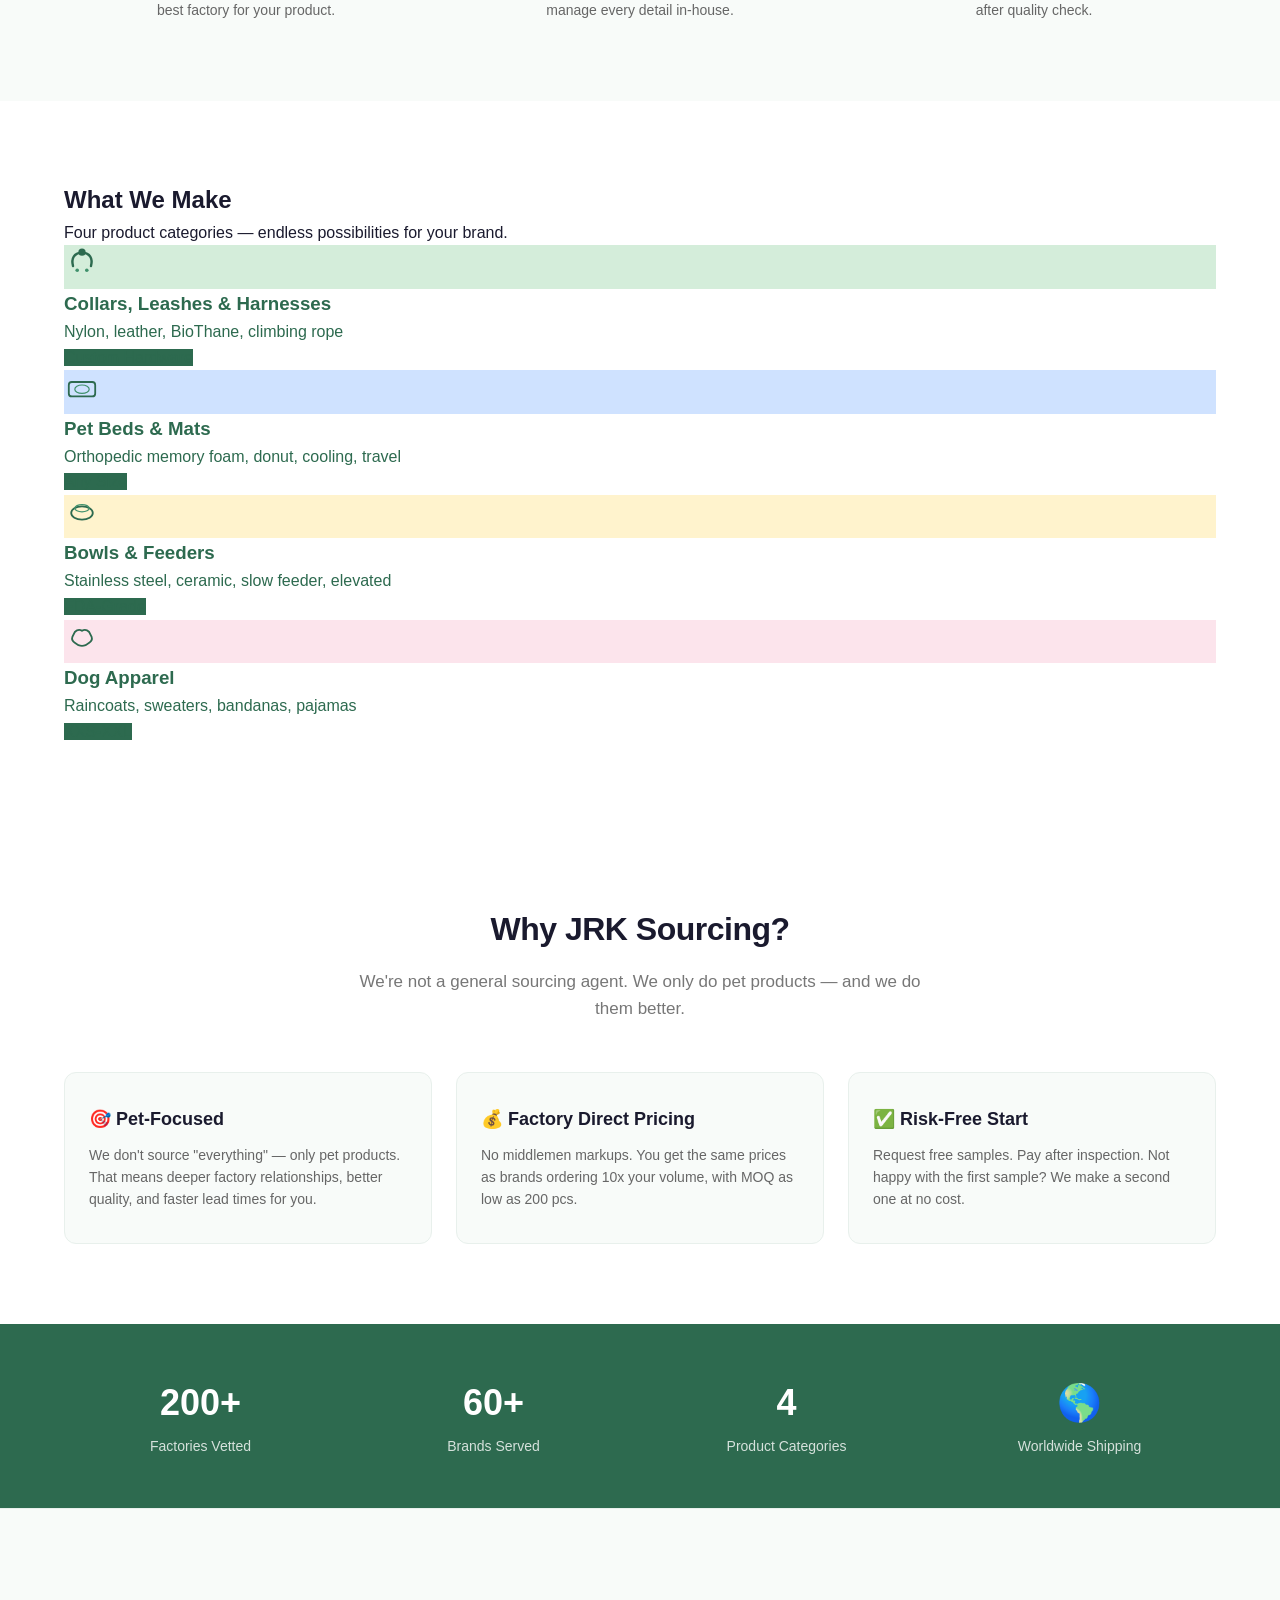
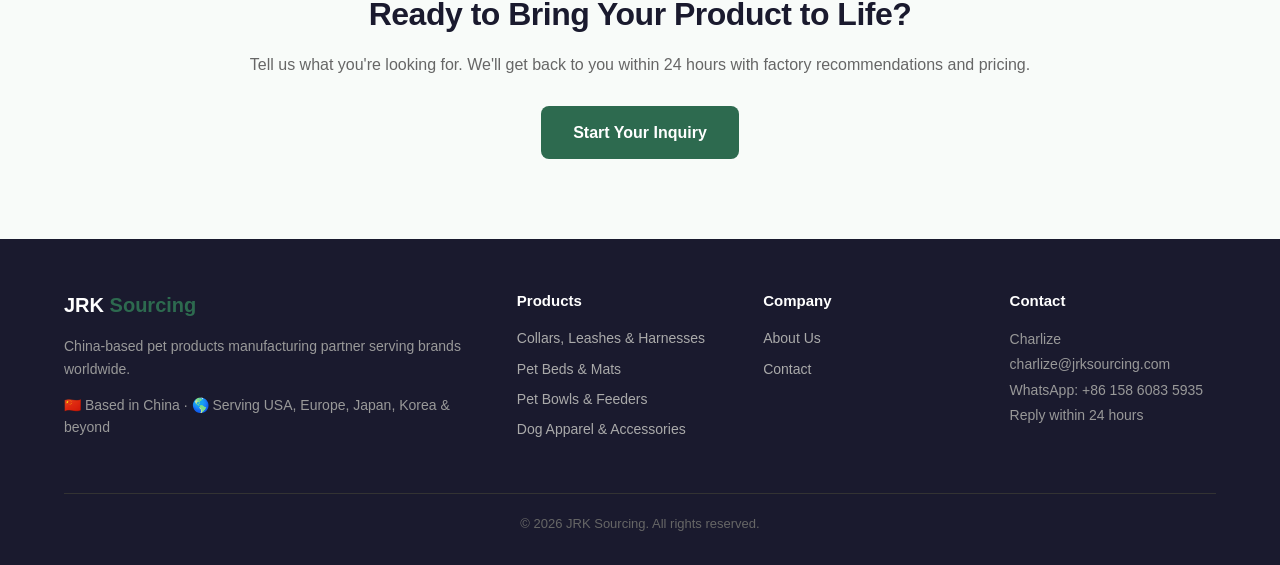
==== commit e8e23481: "Add blog section: first article 'How to Source Pet Products from China' + Blog navigation on all pag" ====
--- a/index.html
+++ b/index.html
@@ -189,6 +189,7 @@
             <a href="/products/pet-bowls-feeders">Bowls</a>
             <a href="/products/dog-apparel">Apparel</a>
             <a href="/about">About</a>
+            <a href="/blog/">Blog</a>
             <a href="/contact" class="nav-cta">Get a Quote</a>
         </div>
         <div class="hamburger"><span></span><span></span><span></span></div>
